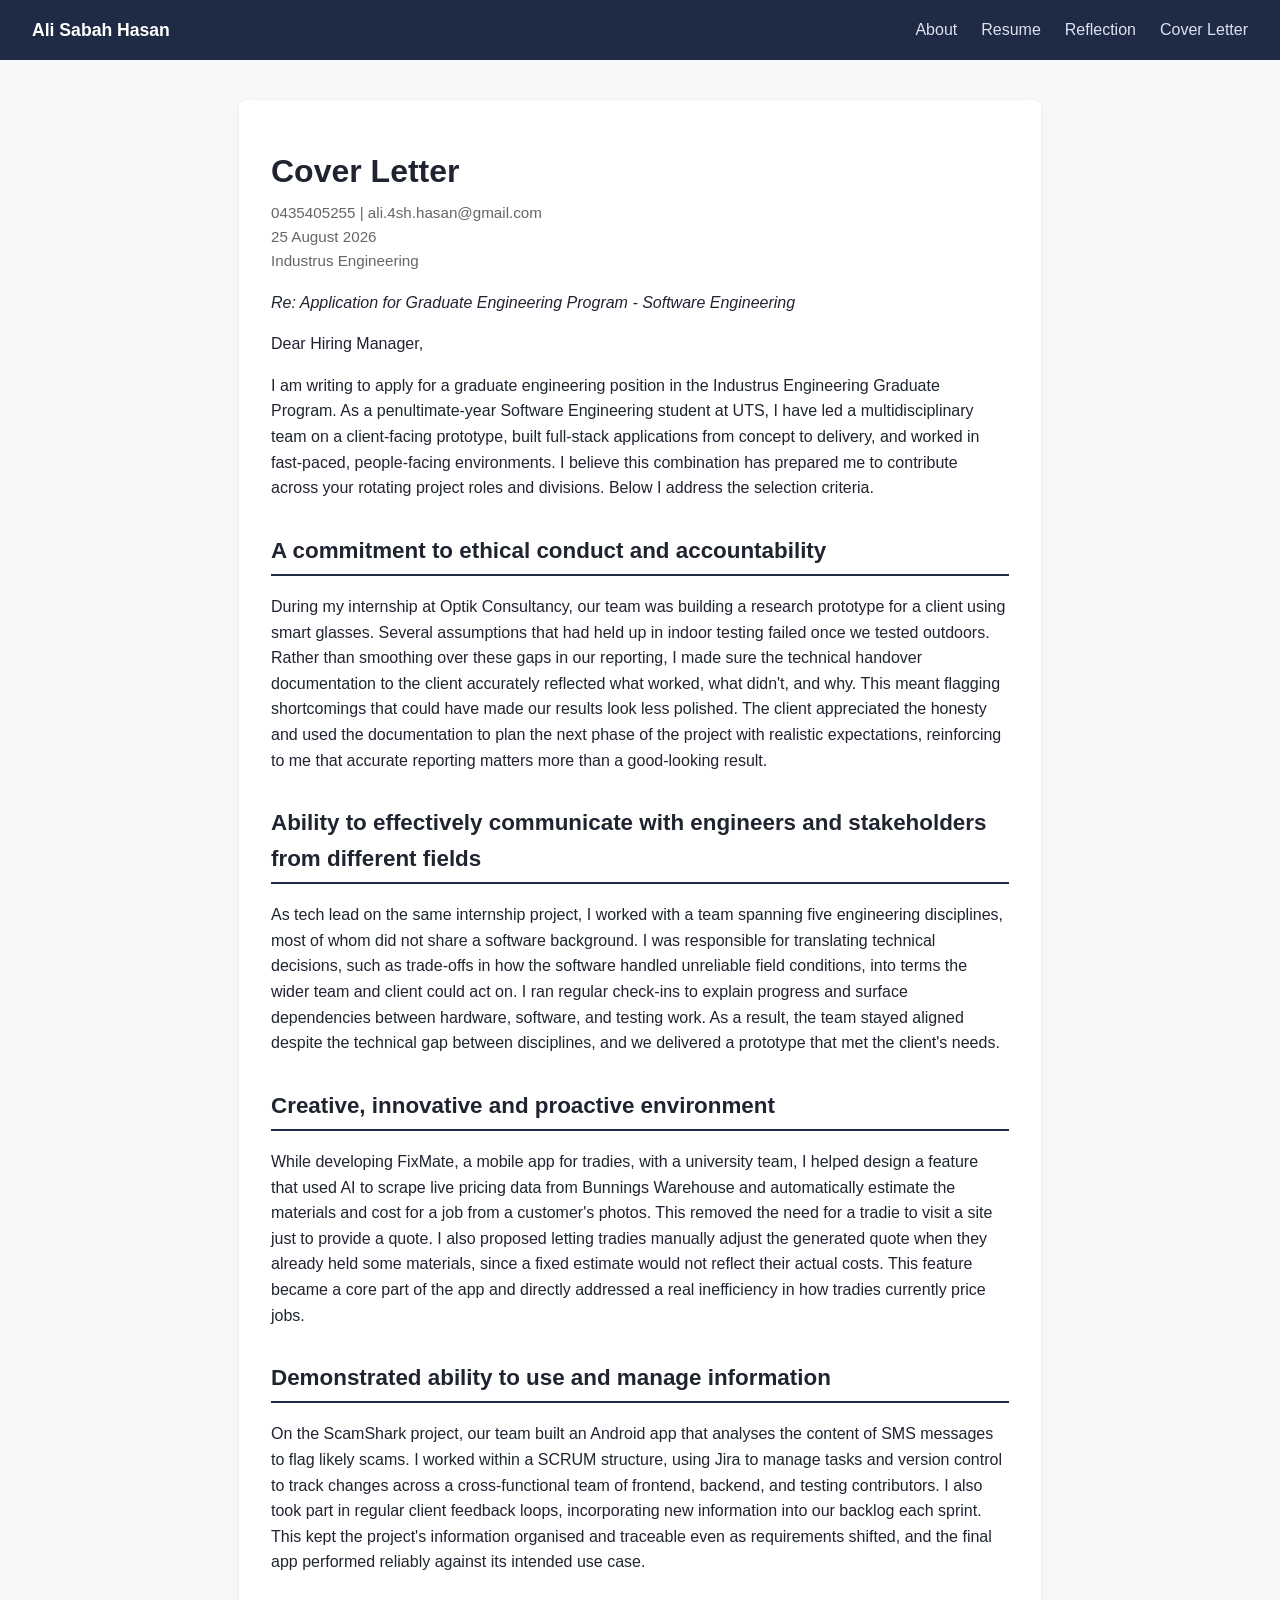
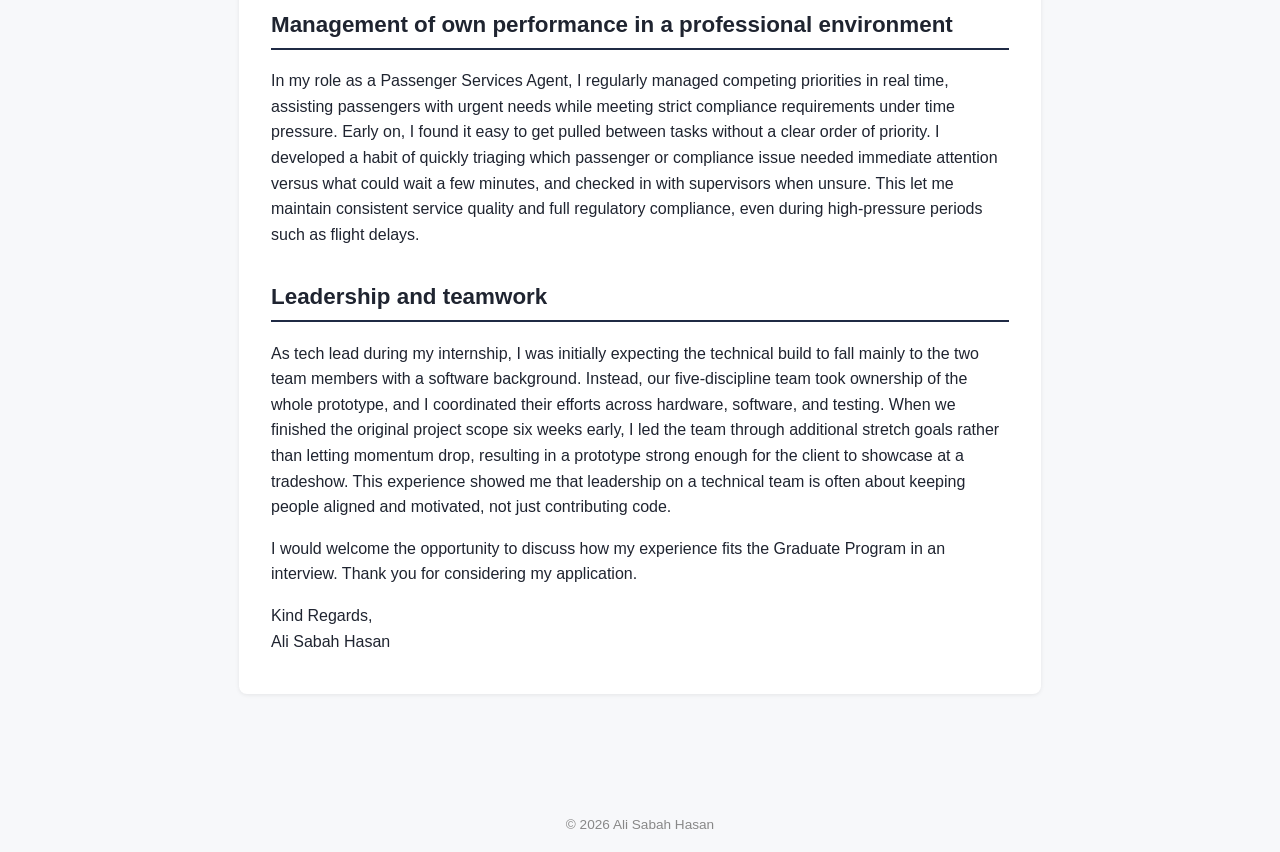
==== cover-letter.html @ 7a4e6322 "Add ePortfolio pages" ====
<!DOCTYPE html>
<html lang="en">
<head>
<meta charset="UTF-8">
<title>Cover Letter | Ali Sabah Hasan</title>
<link rel="stylesheet" href="style.css">
</head>
<body>
    <nav class="navbar">
      <div class="nav-title">Ali Sabah Hasan</div>
      <ul class="nav-links">
        <li><a href="index.html">About</a></li>
        <li><a href="resume.html">Resume</a></li>
        <li><a href="reflection.html">Reflection</a></li>
        <li><a href="cover-letter.html">Cover Letter</a></li>
      </ul>
    </nav>

  <div class="container">
    <div class="card">
      <h1>Cover Letter</h1>
      <p class="meta">0435405255 | ali.4sh.hasan@gmail.com<br>25 August 2026<br>Industrus Engineering</p>
      <p><em>Re: Application for Graduate Engineering Program - Software Engineering</em></p>

      <p>Dear Hiring Manager,</p>
      <p>I am writing to apply for a graduate engineering position in the Industrus Engineering Graduate Program. As a penultimate-year Software Engineering student at UTS, I have led a multidisciplinary team on a client-facing prototype, built full-stack applications from concept to delivery, and worked in fast-paced, people-facing environments. I believe this combination has prepared me to contribute across your rotating project roles and divisions. Below I address the selection criteria.</p>

      <h2>A commitment to ethical conduct and accountability</h2>
      <p>During my internship at Optik Consultancy, our team was building a research prototype for a client using smart glasses. Several assumptions that had held up in indoor testing failed once we tested outdoors. Rather than smoothing over these gaps in our reporting, I made sure the technical handover documentation to the client accurately reflected what worked, what didn't, and why. This meant flagging shortcomings that could have made our results look less polished. The client appreciated the honesty and used the documentation to plan the next phase of the project with realistic expectations, reinforcing to me that accurate reporting matters more than a good-looking result.</p>

      <h2>Ability to effectively communicate with engineers and stakeholders from different fields</h2>
      <p>As tech lead on the same internship project, I worked with a team spanning five engineering disciplines, most of whom did not share a software background. I was responsible for translating technical decisions, such as trade-offs in how the software handled unreliable field conditions, into terms the wider team and client could act on. I ran regular check-ins to explain progress and surface dependencies between hardware, software, and testing work. As a result, the team stayed aligned despite the technical gap between disciplines, and we delivered a prototype that met the client's needs.</p>

      <h2>Creative, innovative and proactive environment</h2>
      <p>While developing FixMate, a mobile app for tradies, with a university team, I helped design a feature that used AI to scrape live pricing data from Bunnings Warehouse and automatically estimate the materials and cost for a job from a customer's photos. This removed the need for a tradie to visit a site just to provide a quote. I also proposed letting tradies manually adjust the generated quote when they already held some materials, since a fixed estimate would not reflect their actual costs. This feature became a core part of the app and directly addressed a real inefficiency in how tradies currently price jobs.</p>

      <h2>Demonstrated ability to use and manage information</h2>
      <p>On the ScamShark project, our team built an Android app that analyses the content of SMS messages to flag likely scams. I worked within a SCRUM structure, using Jira to manage tasks and version control to track changes across a cross-functional team of frontend, backend, and testing contributors. I also took part in regular client feedback loops, incorporating new information into our backlog each sprint. This kept the project's information organised and traceable even as requirements shifted, and the final app performed reliably against its intended use case.</p>

      <h2>Management of own performance in a professional environment</h2>
      <p>In my role as a Passenger Services Agent, I regularly managed competing priorities in real time, assisting passengers with urgent needs while meeting strict compliance requirements under time pressure. Early on, I found it easy to get pulled between tasks without a clear order of priority. I developed a habit of quickly triaging which passenger or compliance issue needed immediate attention versus what could wait a few minutes, and checked in with supervisors when unsure. This let me maintain consistent service quality and full regulatory compliance, even during high-pressure periods such as flight delays.</p>

      <h2>Leadership and teamwork</h2>
      <p>As tech lead during my internship, I was initially expecting the technical build to fall mainly to the two team members with a software background. Instead, our five-discipline team took ownership of the whole prototype, and I coordinated their efforts across hardware, software, and testing. When we finished the original project scope six weeks early, I led the team through additional stretch goals rather than letting momentum drop, resulting in a prototype strong enough for the client to showcase at a tradeshow. This experience showed me that leadership on a technical team is often about keeping people aligned and motivated, not just contributing code.</p>

      <p>I would welcome the opportunity to discuss how my experience fits the Graduate Program in an interview. Thank you for considering my application.</p>
      <p>Kind Regards,<br>Ali Sabah Hasan</p>
    </div>
  </div>
  <footer>&copy; 2026 Ali Sabah Hasan</footer>
</body>
</html>
---- style.css ----
* { box-sizing: border-box; }
body {
  margin: 0;
  font-family: 'Segoe UI', Arial, sans-serif;
  background: #f7f8fa;
  color: #1f2430;
  line-height: 1.6;
}
.navbar {
  display: flex;
  justify-content: space-between;
  align-items: center;
  background: #1f2a44;
  padding: 1rem 2rem;
  position: sticky;
  top: 0;
  z-index: 10;
}
.nav-title { color: #fff; font-weight: 700; font-size: 1.1rem; }
.nav-links { list-style: none; display: flex; gap: 1.5rem; margin: 0; padding: 0; }
.nav-links a { color: #dbe2f0; text-decoration: none; font-weight: 500; }
.nav-links a:hover { color: #ffffff; text-decoration: underline; }
.container {
  max-width: 850px;
  margin: 0 auto;
  padding: 2.5rem 1.5rem 4rem;
}
h1 { font-size: 2rem; margin-bottom: 0.25rem; }
h2 { font-size: 1.4rem; margin-top: 2rem; border-bottom: 2px solid #1f2a44; padding-bottom: 0.3rem; }
h3 { font-size: 1.1rem; margin-bottom: 0.2rem; }
.subtitle { color: #555; margin-top: 0; margin-bottom: 1.5rem; }
.meta { color: #666; font-size: 0.95rem; margin: 0 0 0.5rem 0; }
ul.bullets { margin-top: 0.4rem; }
.contact-block p { margin: 0.15rem 0; }
.card { background: #fff; border-radius: 8px; padding: 1.5rem 2rem; box-shadow: 0 1px 4px rgba(0,0,0,0.08); margin-bottom: 1.5rem; }
footer { text-align: center; color: #888; font-size: 0.85rem; padding: 2rem 0 1rem; }
a.button {
  display: inline-block;
  background: #1f2a44;
  color: #fff;
  padding: 0.6rem 1.2rem;
  border-radius: 6px;
  text-decoration: none;
  margin-top: 1rem;
}
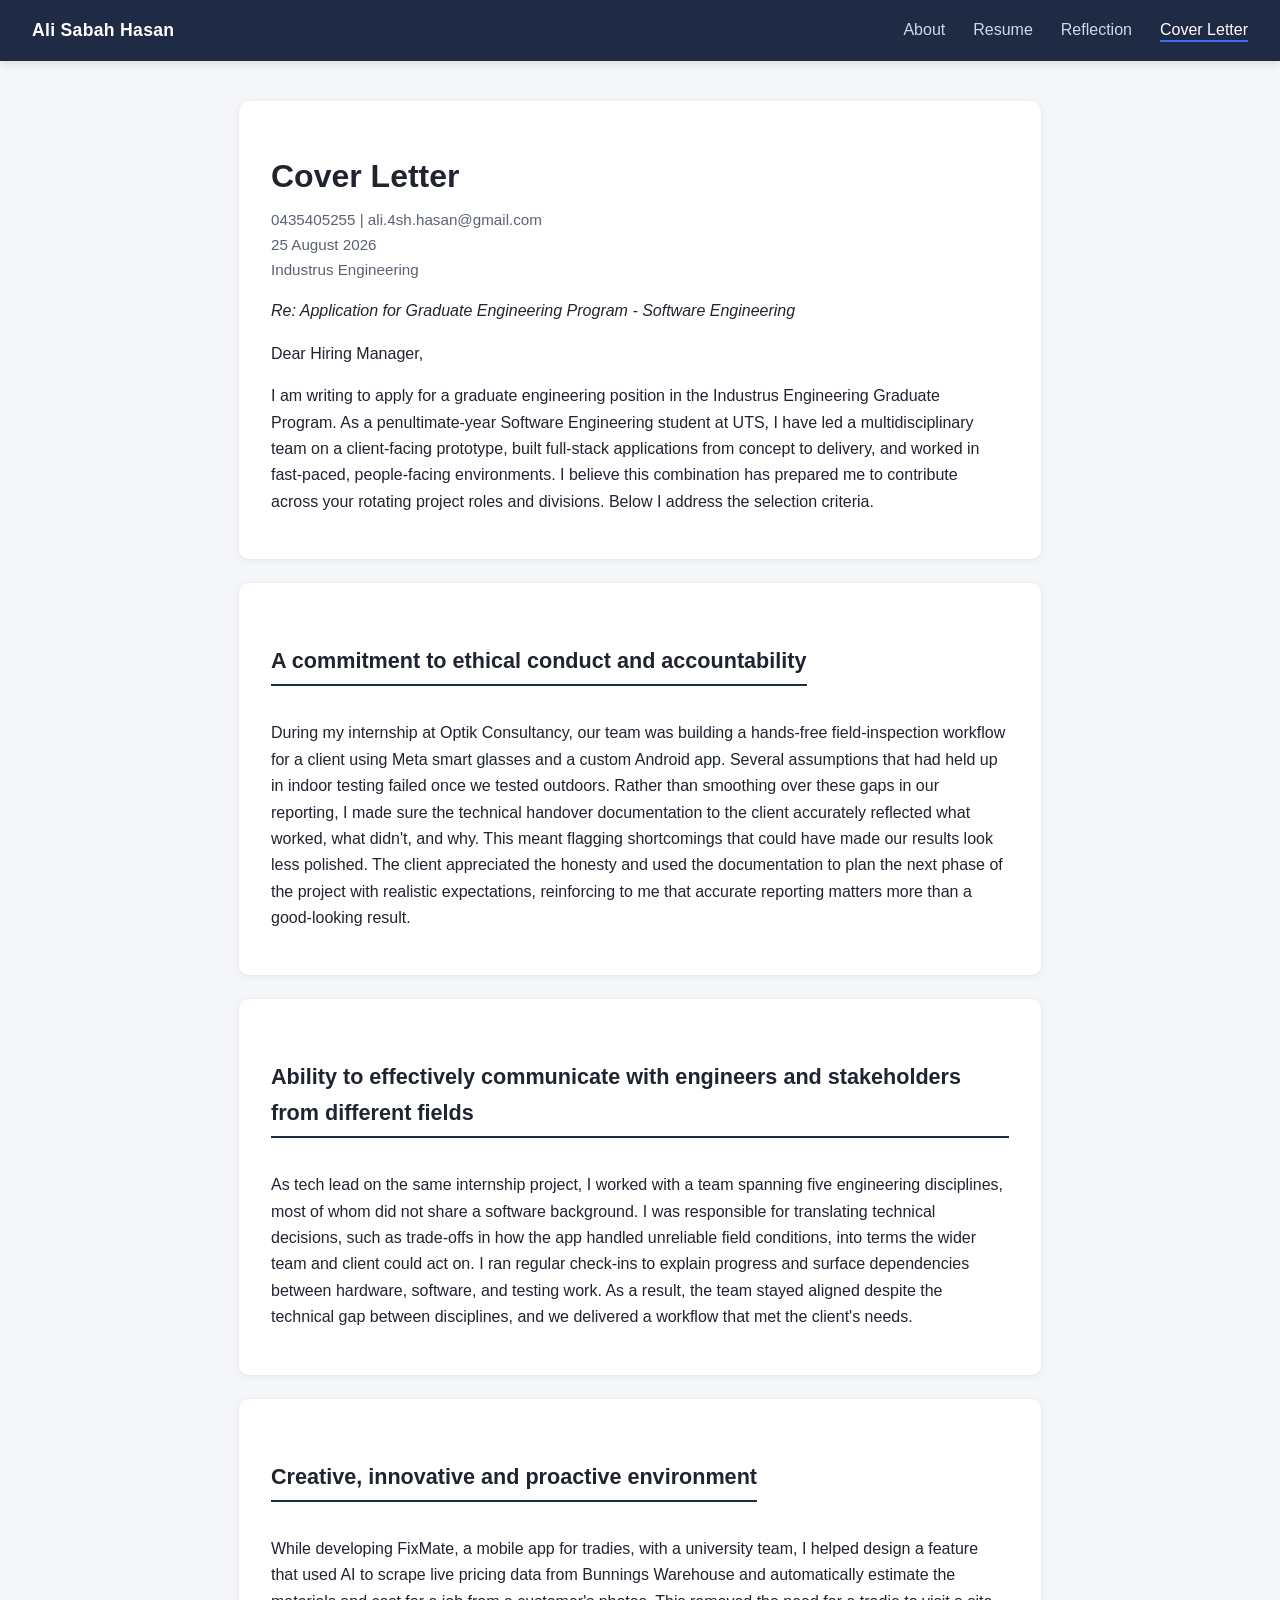
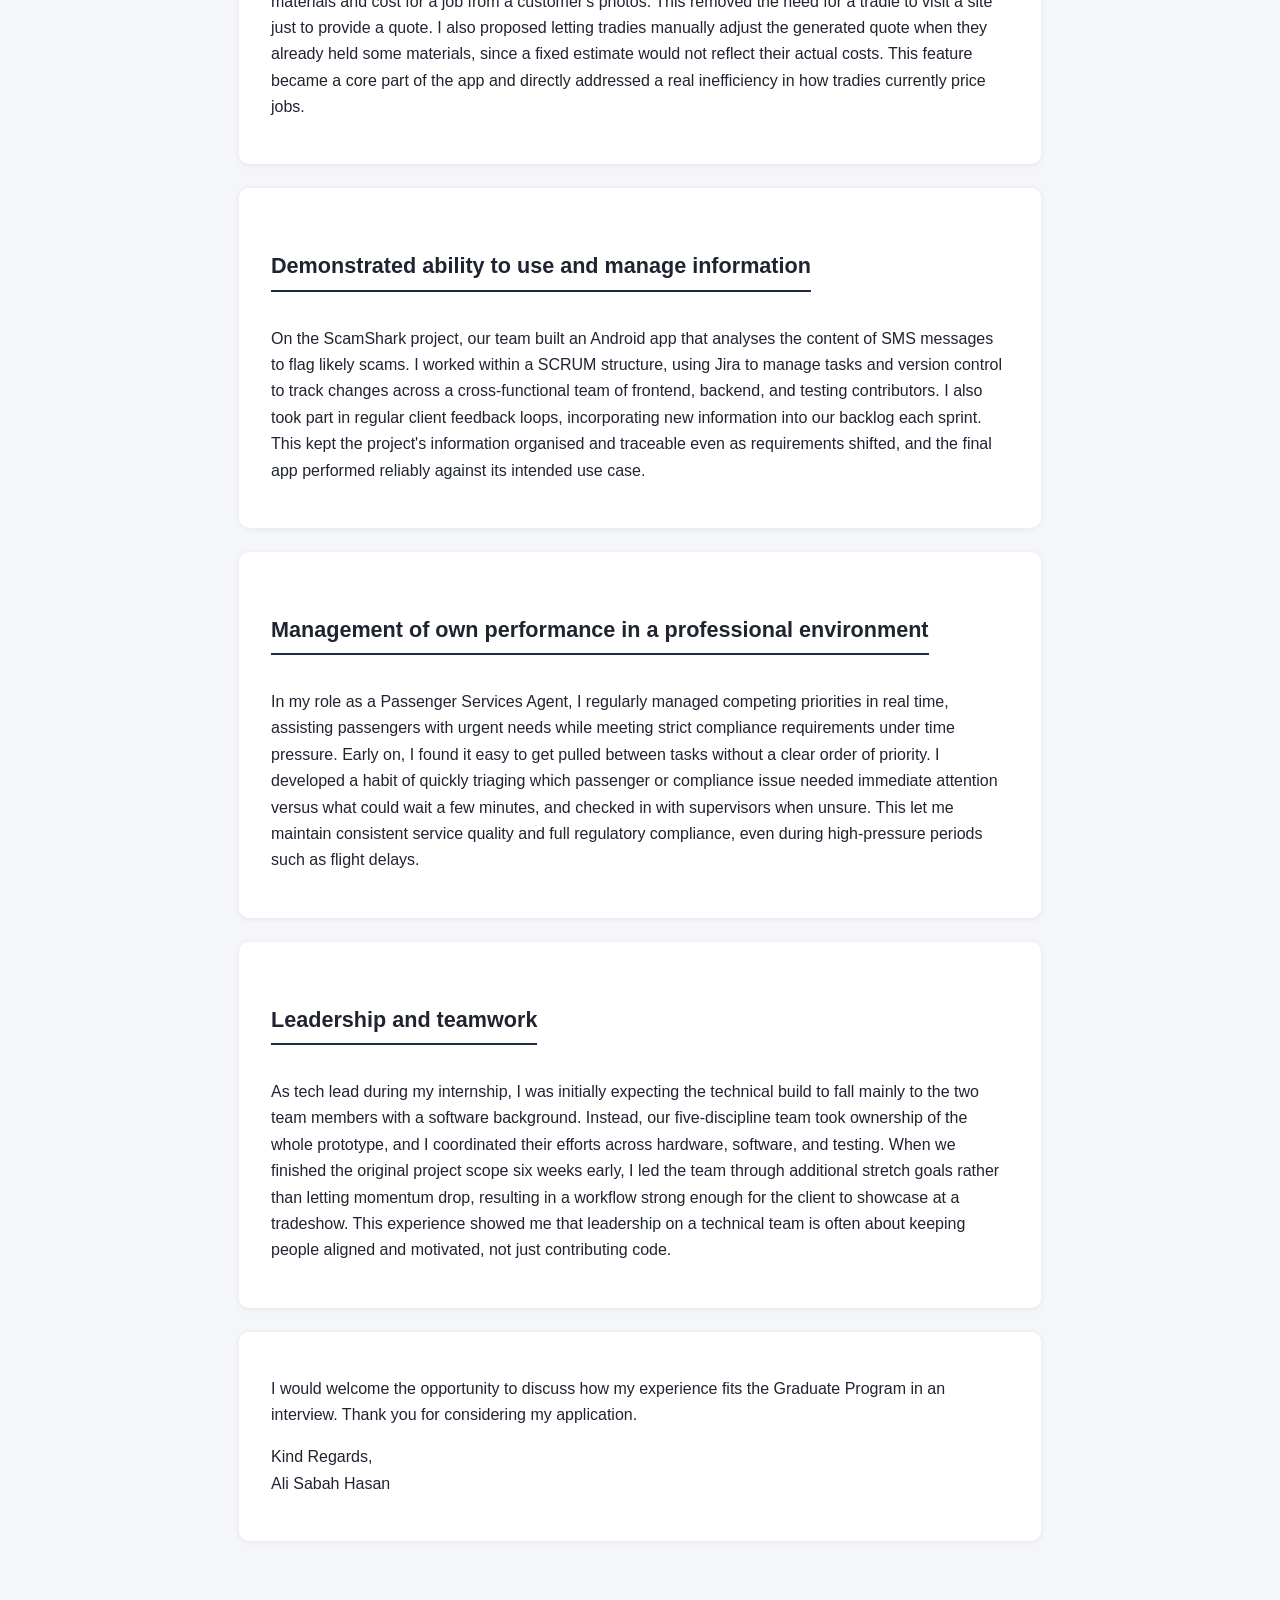
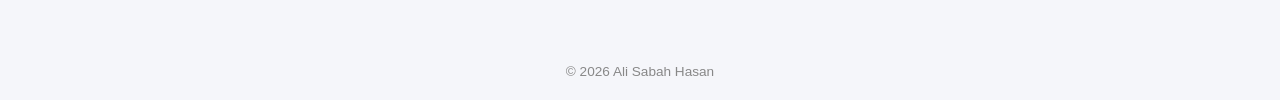
==== commit 0ddc1226: "Update ePortfolio pages" ====
--- a/cover-letter.html
+++ b/cover-letter.html
@@ -8,6 +8,7 @@
 <body>
     <nav class="navbar">
       <div class="nav-title">Ali Sabah Hasan</div>
+      <button class="nav-toggle" aria-label="Toggle navigation">&#9776;</button>
       <ul class="nav-links">
         <li><a href="index.html">About</a></li>
         <li><a href="resume.html">Resume</a></li>
@@ -21,32 +22,46 @@
       <h1>Cover Letter</h1>
       <p class="meta">0435405255 | ali.4sh.hasan@gmail.com<br>25 August 2026<br>Industrus Engineering</p>
       <p><em>Re: Application for Graduate Engineering Program - Software Engineering</em></p>
-
       <p>Dear Hiring Manager,</p>
       <p>I am writing to apply for a graduate engineering position in the Industrus Engineering Graduate Program. As a penultimate-year Software Engineering student at UTS, I have led a multidisciplinary team on a client-facing prototype, built full-stack applications from concept to delivery, and worked in fast-paced, people-facing environments. I believe this combination has prepared me to contribute across your rotating project roles and divisions. Below I address the selection criteria.</p>
+    </div>
 
+    <div class="card">
       <h2>A commitment to ethical conduct and accountability</h2>
-      <p>During my internship at Optik Consultancy, our team was building a research prototype for a client using smart glasses. Several assumptions that had held up in indoor testing failed once we tested outdoors. Rather than smoothing over these gaps in our reporting, I made sure the technical handover documentation to the client accurately reflected what worked, what didn't, and why. This meant flagging shortcomings that could have made our results look less polished. The client appreciated the honesty and used the documentation to plan the next phase of the project with realistic expectations, reinforcing to me that accurate reporting matters more than a good-looking result.</p>
+      <p>During my internship at Optik Consultancy, our team was building a hands-free field-inspection workflow for a client using Meta smart glasses and a custom Android app. Several assumptions that had held up in indoor testing failed once we tested outdoors. Rather than smoothing over these gaps in our reporting, I made sure the technical handover documentation to the client accurately reflected what worked, what didn't, and why. This meant flagging shortcomings that could have made our results look less polished. The client appreciated the honesty and used the documentation to plan the next phase of the project with realistic expectations, reinforcing to me that accurate reporting matters more than a good-looking result.</p>
+    </div>
 
+    <div class="card">
       <h2>Ability to effectively communicate with engineers and stakeholders from different fields</h2>
-      <p>As tech lead on the same internship project, I worked with a team spanning five engineering disciplines, most of whom did not share a software background. I was responsible for translating technical decisions, such as trade-offs in how the software handled unreliable field conditions, into terms the wider team and client could act on. I ran regular check-ins to explain progress and surface dependencies between hardware, software, and testing work. As a result, the team stayed aligned despite the technical gap between disciplines, and we delivered a prototype that met the client's needs.</p>
+      <p>As tech lead on the same internship project, I worked with a team spanning five engineering disciplines, most of whom did not share a software background. I was responsible for translating technical decisions, such as trade-offs in how the app handled unreliable field conditions, into terms the wider team and client could act on. I ran regular check-ins to explain progress and surface dependencies between hardware, software, and testing work. As a result, the team stayed aligned despite the technical gap between disciplines, and we delivered a workflow that met the client's needs.</p>
+    </div>
 
+    <div class="card">
       <h2>Creative, innovative and proactive environment</h2>
       <p>While developing FixMate, a mobile app for tradies, with a university team, I helped design a feature that used AI to scrape live pricing data from Bunnings Warehouse and automatically estimate the materials and cost for a job from a customer's photos. This removed the need for a tradie to visit a site just to provide a quote. I also proposed letting tradies manually adjust the generated quote when they already held some materials, since a fixed estimate would not reflect their actual costs. This feature became a core part of the app and directly addressed a real inefficiency in how tradies currently price jobs.</p>
+    </div>
 
+    <div class="card">
       <h2>Demonstrated ability to use and manage information</h2>
       <p>On the ScamShark project, our team built an Android app that analyses the content of SMS messages to flag likely scams. I worked within a SCRUM structure, using Jira to manage tasks and version control to track changes across a cross-functional team of frontend, backend, and testing contributors. I also took part in regular client feedback loops, incorporating new information into our backlog each sprint. This kept the project's information organised and traceable even as requirements shifted, and the final app performed reliably against its intended use case.</p>
+    </div>
 
+    <div class="card">
       <h2>Management of own performance in a professional environment</h2>
       <p>In my role as a Passenger Services Agent, I regularly managed competing priorities in real time, assisting passengers with urgent needs while meeting strict compliance requirements under time pressure. Early on, I found it easy to get pulled between tasks without a clear order of priority. I developed a habit of quickly triaging which passenger or compliance issue needed immediate attention versus what could wait a few minutes, and checked in with supervisors when unsure. This let me maintain consistent service quality and full regulatory compliance, even during high-pressure periods such as flight delays.</p>
+    </div>
 
+    <div class="card">
       <h2>Leadership and teamwork</h2>
-      <p>As tech lead during my internship, I was initially expecting the technical build to fall mainly to the two team members with a software background. Instead, our five-discipline team took ownership of the whole prototype, and I coordinated their efforts across hardware, software, and testing. When we finished the original project scope six weeks early, I led the team through additional stretch goals rather than letting momentum drop, resulting in a prototype strong enough for the client to showcase at a tradeshow. This experience showed me that leadership on a technical team is often about keeping people aligned and motivated, not just contributing code.</p>
+      <p>As tech lead during my internship, I was initially expecting the technical build to fall mainly to the two team members with a software background. Instead, our five-discipline team took ownership of the whole prototype, and I coordinated their efforts across hardware, software, and testing. When we finished the original project scope six weeks early, I led the team through additional stretch goals rather than letting momentum drop, resulting in a workflow strong enough for the client to showcase at a tradeshow. This experience showed me that leadership on a technical team is often about keeping people aligned and motivated, not just contributing code.</p>
+    </div>
 
+    <div class="card">
       <p>I would welcome the opportunity to discuss how my experience fits the Graduate Program in an interview. Thank you for considering my application.</p>
       <p>Kind Regards,<br>Ali Sabah Hasan</p>
     </div>
   </div>
   <footer>&copy; 2026 Ali Sabah Hasan</footer>
+  <script src="script.js"></script>
 </body>
 </html>
--- a/style.css
+++ b/style.css
@@ -1,45 +1,151 @@
+:root {
+  --navy: #1f2a44;
+  --navy-light: #2c3a5e;
+  --accent: #3d6cf0;
+  --bg: #f5f6fa;
+  --card-bg: #ffffff;
+  --text: #1f2430;
+  --muted: #5a6270;
+}
 * { box-sizing: border-box; }
+html { scroll-behavior: smooth; }
 body {
   margin: 0;
   font-family: 'Segoe UI', Arial, sans-serif;
-  background: #f7f8fa;
-  color: #1f2430;
-  line-height: 1.6;
+  background: var(--bg);
+  color: var(--text);
+  line-height: 1.65;
 }
+
 .navbar {
   display: flex;
   justify-content: space-between;
   align-items: center;
-  background: #1f2a44;
+  background: var(--navy);
   padding: 1rem 2rem;
   position: sticky;
   top: 0;
-  z-index: 10;
+  z-index: 20;
+  box-shadow: 0 2px 10px rgba(0,0,0,0.12);
 }
-.nav-title { color: #fff; font-weight: 700; font-size: 1.1rem; }
-.nav-links { list-style: none; display: flex; gap: 1.5rem; margin: 0; padding: 0; }
-.nav-links a { color: #dbe2f0; text-decoration: none; font-weight: 500; }
-.nav-links a:hover { color: #ffffff; text-decoration: underline; }
-.container {
-  max-width: 850px;
-  margin: 0 auto;
-  padding: 2.5rem 1.5rem 4rem;
+.nav-title { color: #fff; font-weight: 700; font-size: 1.1rem; letter-spacing: 0.3px; }
+.nav-links { list-style: none; display: flex; gap: 1.75rem; margin: 0; padding: 0; }
+.nav-links a {
+  color: #cfd8ee;
+  text-decoration: none;
+  font-weight: 500;
+  position: relative;
+  padding-bottom: 2px;
+  transition: color 0.25s ease;
 }
+.nav-links a::after {
+  content: '';
+  position: absolute;
+  left: 0; bottom: -2px;
+  width: 0%;
+  height: 2px;
+  background: var(--accent);
+  transition: width 0.25s ease;
+}
+.nav-links a:hover { color: #ffffff; }
+.nav-links a:hover::after { width: 100%; }
+.nav-links a.active { color: #ffffff; }
+.nav-links a.active::after { width: 100%; }
+.nav-toggle { display: none; background: none; border: none; color: #fff; font-size: 1.4rem; cursor: pointer; }
+
+.container { max-width: 850px; margin: 0 auto; padding: 2.5rem 1.5rem 4rem; }
+
+.hero {
+  display: flex;
+  align-items: center;
+  gap: 2rem;
+  flex-wrap: wrap;
+}
+.hero-photo {
+  width: 150px;
+  height: 150px;
+  border-radius: 50%;
+  background: #dfe4ee;
+  border: 3px solid var(--accent);
+  display: flex;
+  align-items: center;
+  justify-content: center;
+  color: var(--muted);
+  font-size: 0.8rem;
+  text-align: center;
+  overflow: hidden;
+  flex-shrink: 0;
+}
+.hero-photo img { width: 100%; height: 100%; object-fit: cover; }
+.hero-text h1 { margin-bottom: 0.15rem; }
+
 h1 { font-size: 2rem; margin-bottom: 0.25rem; }
-h2 { font-size: 1.4rem; margin-top: 2rem; border-bottom: 2px solid #1f2a44; padding-bottom: 0.3rem; }
+h2 {
+  font-size: 1.35rem;
+  margin-top: 2rem;
+  padding-bottom: 0.35rem;
+  border-bottom: 2px solid var(--navy);
+  display: inline-block;
+}
 h3 { font-size: 1.1rem; margin-bottom: 0.2rem; }
-.subtitle { color: #555; margin-top: 0; margin-bottom: 1.5rem; }
-.meta { color: #666; font-size: 0.95rem; margin: 0 0 0.5rem 0; }
+.subtitle { color: var(--muted); margin-top: 0; margin-bottom: 1.5rem; }
+.meta { color: var(--muted); font-size: 0.95rem; margin: 0 0 0.5rem 0; }
 ul.bullets { margin-top: 0.4rem; }
 .contact-block p { margin: 0.15rem 0; }
-.card { background: #fff; border-radius: 8px; padding: 1.5rem 2rem; box-shadow: 0 1px 4px rgba(0,0,0,0.08); margin-bottom: 1.5rem; }
+
+.card {
+  background: var(--card-bg);
+  border-radius: 10px;
+  padding: 1.75rem 2rem;
+  box-shadow: 0 1px 6px rgba(0,0,0,0.07);
+  margin-bottom: 1.5rem;
+  opacity: 0;
+  transform: translateY(16px);
+  transition: opacity 0.6s ease, transform 0.6s ease;
+}
+.card.visible { opacity: 1; transform: translateY(0); }
+
+.image-placeholder {
+  width: 100%;
+  max-width: 500px;
+  aspect-ratio: 4 / 3;
+  background: repeating-linear-gradient(45deg, #eef0f5, #eef0f5 10px, #e4e7ee 10px, #e4e7ee 20px);
+  border: 2px dashed #b7bfd1;
+  border-radius: 10px;
+  display: flex;
+  align-items: center;
+  justify-content: center;
+  color: var(--muted);
+  font-size: 0.9rem;
+  text-align: center;
+  margin: 1rem 0;
+}
+
 footer { text-align: center; color: #888; font-size: 0.85rem; padding: 2rem 0 1rem; }
+
 a.button {
   display: inline-block;
-  background: #1f2a44;
+  background: var(--accent);
   color: #fff;
-  padding: 0.6rem 1.2rem;
+  padding: 0.65rem 1.3rem;
   border-radius: 6px;
   text-decoration: none;
   margin-top: 1rem;
+  transition: transform 0.2s ease, box-shadow 0.2s ease;
 }
+a.button:hover { transform: translateY(-2px); box-shadow: 0 4px 12px rgba(61,108,240,0.35); }
+
+@media (max-width: 640px) {
+  .nav-links {
+    position: absolute;
+    top: 100%; right: 0;
+    background: var(--navy-light);
+    flex-direction: column;
+    width: 200px;
+    padding: 1rem;
+    display: none;
+  }
+  .nav-links.open { display: flex; }
+  .nav-toggle { display: block; }
+  .hero { flex-direction: column; text-align: center; }
+}
